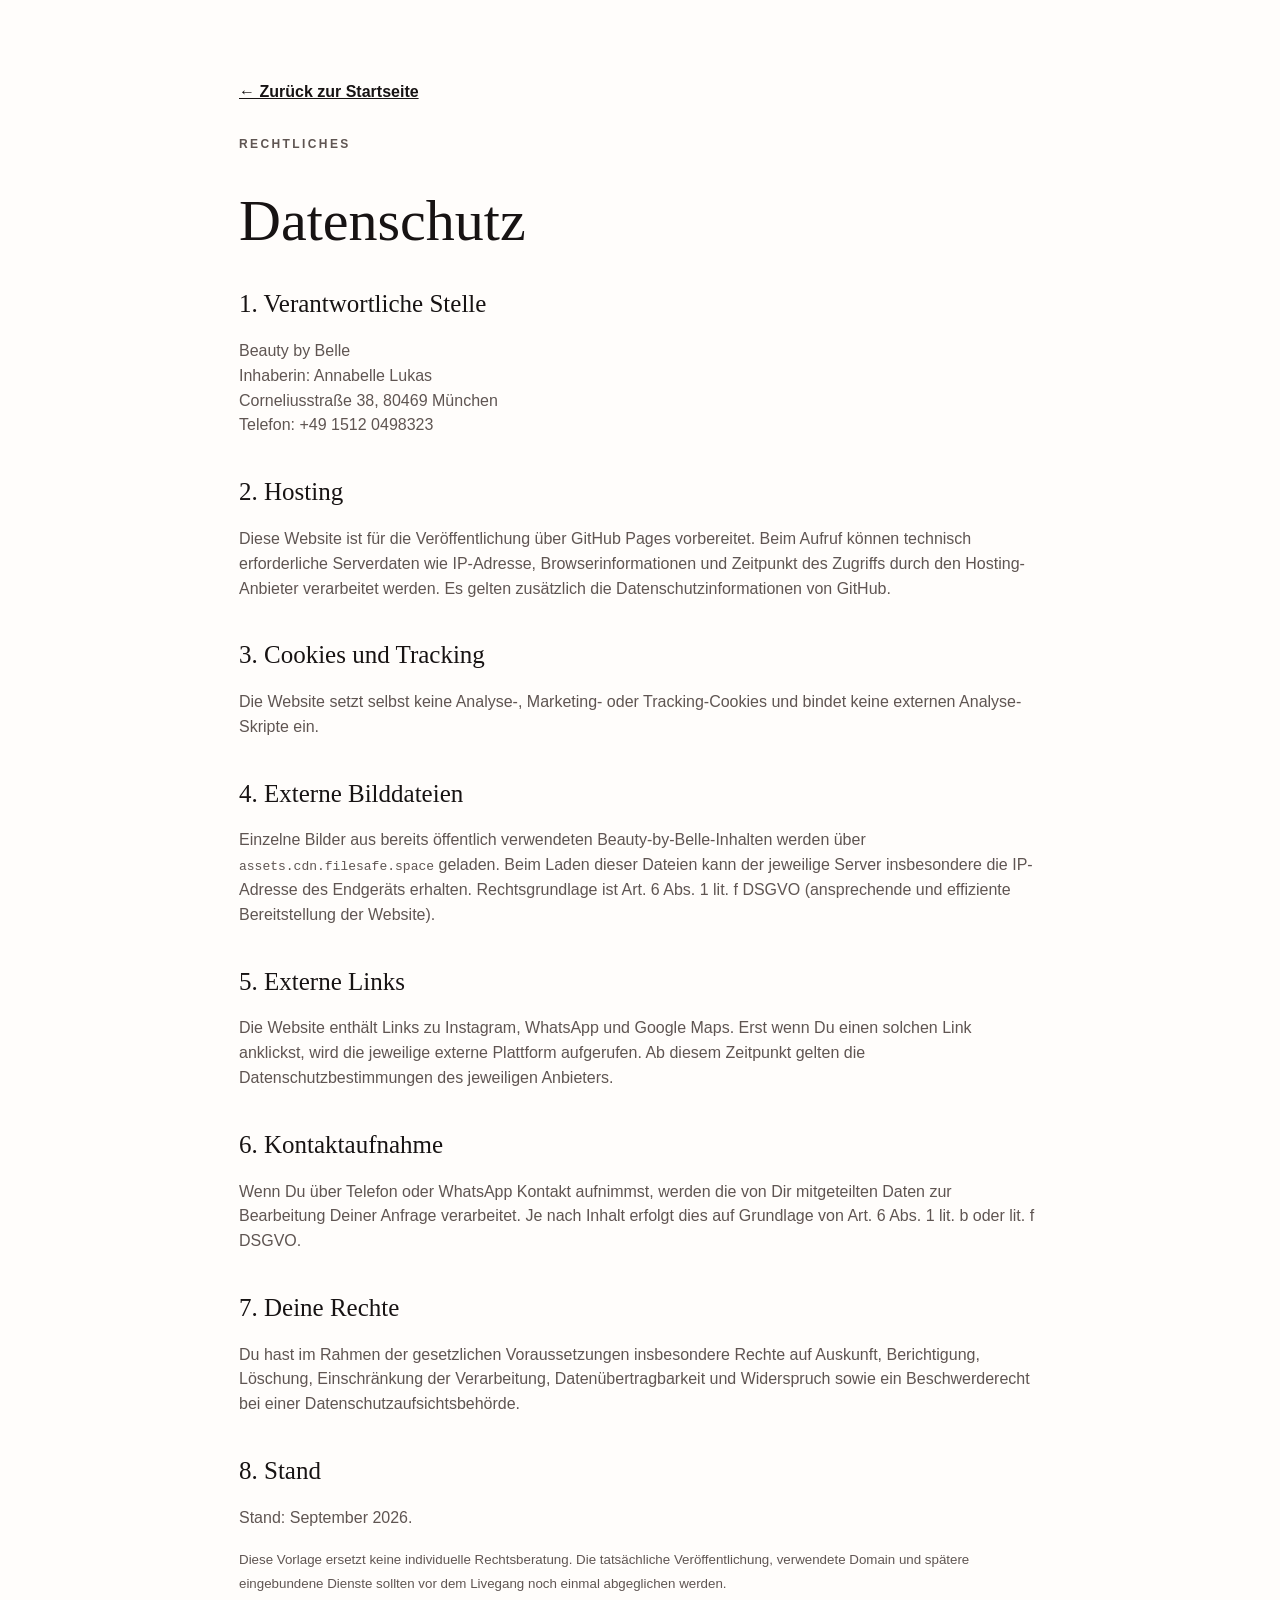
==== datenschutz.html @ 0210249b "Add files via upload" ====
<!doctype html><html lang="de"><head><meta charset="utf-8"><meta name="viewport" content="width=device-width,initial-scale=1"><title>Datenschutz | Beauty by Belle</title><link rel="icon" href="assets/logo-mark.svg"><link rel="stylesheet" href="styles.css"><style>.legal{max-width:850px;margin:auto;padding:80px 24px 120px}.legal h1{font:400 58px/1 Georgia,serif}.legal h2{font:500 25px Georgia,serif;margin-top:40px}.legal p,.legal li{color:#5f5552}.back{display:inline-block;margin-bottom:30px;font-weight:700}.legal a{text-decoration:underline}</style></head><body><div class="legal"><a class="back" href="index.html">← Zurück zur Startseite</a><p class="eyebrow">Rechtliches</p><h1>Datenschutz</h1><h2>1. Verantwortliche Stelle</h2><p>Beauty by Belle<br>Inhaberin: Annabelle Lukas<br>Corneliusstraße 38, 80469 München<br>Telefon: +49 1512 0498323</p><h2>2. Hosting</h2><p>Diese Website ist für die Veröffentlichung über GitHub Pages vorbereitet. Beim Aufruf können technisch erforderliche Serverdaten wie IP-Adresse, Browserinformationen und Zeitpunkt des Zugriffs durch den Hosting-Anbieter verarbeitet werden. Es gelten zusätzlich die Datenschutzinformationen von GitHub.</p><h2>3. Cookies und Tracking</h2><p>Die Website setzt selbst keine Analyse-, Marketing- oder Tracking-Cookies und bindet keine externen Analyse-Skripte ein.</p><h2>4. Externe Bilddateien</h2><p>Einzelne Bilder aus bereits öffentlich verwendeten Beauty-by-Belle-Inhalten werden über <code>assets.cdn.filesafe.space</code> geladen. Beim Laden dieser Dateien kann der jeweilige Server insbesondere die IP-Adresse des Endgeräts erhalten. Rechtsgrundlage ist Art. 6 Abs. 1 lit. f DSGVO (ansprechende und effiziente Bereitstellung der Website).</p><h2>5. Externe Links</h2><p>Die Website enthält Links zu Instagram, WhatsApp und Google Maps. Erst wenn Du einen solchen Link anklickst, wird die jeweilige externe Plattform aufgerufen. Ab diesem Zeitpunkt gelten die Datenschutzbestimmungen des jeweiligen Anbieters.</p><h2>6. Kontaktaufnahme</h2><p>Wenn Du über Telefon oder WhatsApp Kontakt aufnimmst, werden die von Dir mitgeteilten Daten zur Bearbeitung Deiner Anfrage verarbeitet. Je nach Inhalt erfolgt dies auf Grundlage von Art. 6 Abs. 1 lit. b oder lit. f DSGVO.</p><h2>7. Deine Rechte</h2><p>Du hast im Rahmen der gesetzlichen Voraussetzungen insbesondere Rechte auf Auskunft, Berichtigung, Löschung, Einschränkung der Verarbeitung, Datenübertragbarkeit und Widerspruch sowie ein Beschwerderecht bei einer Datenschutzaufsichtsbehörde.</p><h2>8. Stand</h2><p>Stand: September 2026.</p><p><small>Diese Vorlage ersetzt keine individuelle Rechtsberatung. Die tatsächliche Veröffentlichung, verwendete Domain und spätere eingebundene Dienste sollten vor dem Livegang noch einmal abgeglichen werden.</small></p></div></body></html>
---- styles.css ----
:root{--ink:#171313;--ink2:#2c2523;--cream:#f8f3ef;--paper:#fffdfb;--rose:#caa195;--rose2:#e9c7bd;--line:#e7dcd6;--muted:#716663;--max:1180px;--shadow:0 26px 70px rgba(40,25,20,.13)}
*{box-sizing:border-box}html{scroll-behavior:smooth}body{margin:0;background:var(--paper);color:var(--ink);font-family:"Avenir Next",Avenir,"Helvetica Neue",Arial,sans-serif;line-height:1.55;-webkit-font-smoothing:antialiased}img{display:block;max-width:100%}a{color:inherit;text-decoration:none}button{font:inherit}.site-header{position:sticky;top:0;z-index:30;height:84px;padding:0 max(24px,calc((100vw - var(--max))/2));display:flex;align-items:center;justify-content:space-between;background:rgba(255,253,251,.88);backdrop-filter:blur(18px);border-bottom:1px solid rgba(202,161,149,.18)}.brand{display:flex;gap:11px;align-items:center}.brand img{border-radius:50%}.brand span,.footer-brand div{display:grid;line-height:1.15}.brand strong,.footer-brand strong{font-family:Didot,"Bodoni 72",Georgia,serif;font-size:20px;font-weight:600;letter-spacing:.2px}.brand small,.footer-brand small{margin-top:5px;color:var(--muted);font-size:10px;letter-spacing:1.8px;text-transform:uppercase}.main-nav{display:flex;align-items:center;gap:28px;font-size:14px}.main-nav>a:not(.nav-cta){color:#4c4340}.nav-cta,.btn{display:inline-flex;align-items:center;justify-content:center;border-radius:999px;transition:.25s ease}.nav-cta{padding:12px 18px;background:var(--ink);color:white}.menu-toggle{display:none;background:none;border:0;width:42px;height:42px;padding:8px}.menu-toggle span{display:block;width:24px;height:1.5px;background:var(--ink);margin:7px auto;transition:.2s}.hero{max-width:var(--max);min-height:690px;margin:auto;padding:88px 24px 72px;display:grid;grid-template-columns:1.02fr .98fr;gap:74px;align-items:center}.eyebrow{margin:0 0 16px;color:#9b6f63;font-size:12px;font-weight:700;letter-spacing:2.4px;text-transform:uppercase}.hero h1,.section h2,.contact-card h2{font-family:Didot,"Bodoni 72",Georgia,serif;font-weight:400;line-height:.98;letter-spacing:-1.5px}.hero h1{font-size:clamp(52px,6vw,82px);margin:0 0 26px}.hero h1 em{color:#b07a6e;font-weight:400}.lead{font-size:18px;color:#5f5552;max-width:620px}.hero-actions,.contact-actions{display:flex;gap:12px;flex-wrap:wrap;margin-top:31px}.btn{min-height:52px;padding:0 23px;font-size:14px;font-weight:700;border:1px solid var(--ink)}.btn-primary{background:var(--ink);color:white;box-shadow:0 12px 28px rgba(25,18,16,.15)}.btn-primary:hover{transform:translateY(-2px);background:#2b2321}.btn-ghost{background:transparent}.btn-light{background:#fff;color:var(--ink);border-color:#fff}.rating-pill{display:inline-flex;align-items:center;gap:8px;margin-top:28px;padding:10px 15px;border:1px solid var(--line);border-radius:999px;color:#5a4f4c;font-size:13px}.stars{color:#c39362;letter-spacing:1px}.hero-visual{position:relative;height:548px}.hero-card{position:absolute;overflow:hidden;border-radius:30px;box-shadow:var(--shadow);background:#eadbd6}.hero-card img{width:100%;height:100%;object-fit:cover}.hero-card-main{right:0;top:0;width:72%;height:88%}.hero-card-side{left:0;bottom:0;width:46%;height:54%;border:9px solid var(--paper)}.hero-card-side img{object-position:50% 48%}.floating-note{position:absolute;right:3%;bottom:2%;padding:14px 18px;background:rgba(255,253,251,.94);box-shadow:0 13px 35px rgba(40,25,20,.12);border-radius:18px;font-family:Georgia,serif}.floating-note span{color:#b77d71}.floating-note small{font-family:"Avenir Next",sans-serif;color:var(--muted)}.trust-strip{max-width:var(--max);margin:0 auto 32px;padding:28px 24px;border-top:1px solid var(--line);border-bottom:1px solid var(--line);display:grid;grid-template-columns:repeat(3,1fr);gap:30px}.trust-strip>div{display:grid;grid-template-columns:35px 1fr;column-gap:13px}.trust-strip span{grid-row:1/3;color:#b8897d;font-family:Georgia,serif;font-size:26px}.trust-strip b{font-family:Georgia,serif;font-size:18px;font-weight:500}.trust-strip small{color:var(--muted)}.section{max-width:var(--max);margin:auto;padding:112px 24px}.section-heading{max-width:720px;margin-bottom:48px}.section-heading h2,.about h2{font-size:clamp(42px,5vw,64px);margin:0 0 18px}.section-heading>p:last-child{color:var(--muted);font-size:17px}.services-grid{display:grid;grid-template-columns:1.2fr 1fr 1fr;gap:18px}.service-card{border:1px solid var(--line);border-radius:27px;overflow:hidden;background:#fff;display:flex;flex-direction:column;min-height:460px}.service-card.featured{background:#f8f1ed}.service-media{height:245px;background-size:cover;background-position:center}.powder-media{background-image:linear-gradient(180deg,transparent,rgba(0,0,0,.04)),url('https://assets.cdn.filesafe.space/NVDFFTC6fVsSXmXViblL/media/69af7fde13dc9c366c51bbc0.jpg');background-position:center 48%}.service-icon{height:165px;margin:20px 20px 0;display:grid;place-items:center;border-radius:20px;background:linear-gradient(145deg,#f6ece8,#ead9d3);font-family:Georgia,serif;font-size:52px;color:#a26f64}.service-body{padding:24px;display:flex;flex:1;flex-direction:column}.service-title{display:flex;align-items:center;justify-content:space-between;gap:12px}.service-body h3{font-family:Georgia,serif;font-weight:500;font-size:27px;margin:0 0 12px}.service-body p{color:var(--muted);margin:0 0 20px}.badge{font-size:11px;font-weight:800;letter-spacing:1px;text-transform:uppercase;padding:7px 9px;border-radius:99px;background:var(--ink);color:#fff}.price{display:flex;align-items:baseline;gap:10px;flex-wrap:wrap;margin-top:auto}.price strong{font:500 32px Georgia,serif}.price s{color:#a59a96}.price span{font-size:11px;text-transform:uppercase;letter-spacing:1px;color:#9a6a60}.price.small strong{font-size:20px}.service-body>a{display:flex;justify-content:space-between;padding-top:20px;margin-top:20px;border-top:1px solid var(--line);font-weight:700;font-size:14px}.results{max-width:none;background:var(--ink);color:#fff;padding-left:max(24px,calc((100vw - var(--max))/2 + 24px));padding-right:max(24px,calc((100vw - var(--max))/2 + 24px))}.results .section-heading{max-width:var(--max)}.section-heading.light>p:last-child{color:#c8bbb6}.results-grid{display:grid;grid-template-columns:1.35fr .8fr .8fr;gap:18px;max-width:var(--max);margin:auto}.results-grid figure{margin:0;overflow:hidden;border-radius:24px;background:#302725;min-height:390px}.results-grid img{width:100%;height:100%;object-fit:cover}.result-big img{object-fit:contain;background:#0c0a0a}.instagram-row{max-width:var(--max);margin:34px auto 0;padding-top:28px;border-top:1px solid rgba(255,255,255,.15);display:flex;justify-content:space-between;align-items:center;gap:20px}.instagram-row>div{display:flex;align-items:center;gap:14px}.instagram-row p{margin:0}.instagram-row small{color:#b9adaa}.ig-dot{width:46px;height:46px;display:grid;place-items:center;border:1px solid rgba(255,255,255,.3);border-radius:50%;font-size:22px}.process-grid{display:grid;grid-template-columns:repeat(4,1fr);gap:14px}.process-grid article{padding:28px;border-radius:23px;background:var(--cream);min-height:240px}.process-grid span{font-family:Georgia,serif;color:#b88478;font-size:26px}.process-grid h3{font-family:Georgia,serif;font-size:22px;font-weight:500;margin:42px 0 10px}.process-grid p{margin:0;color:var(--muted)}.about{display:grid;grid-template-columns:.9fr 1.1fr;gap:72px;align-items:center}.about-image{height:600px;overflow:hidden;border-radius:34px;background:var(--cream)}.about-image img{width:100%;height:100%;object-fit:cover}.about-copy{max-width:600px}.about-lead{font-size:20px;color:#3c3331}.about-copy>p:not(.eyebrow):not(.about-lead){color:var(--muted)}.signature{margin-top:28px;font-family:"Snell Roundhand","Segoe Script",cursive;font-size:38px;color:#99685e}.faq-section{padding-top:40px}.faq-list{border-top:1px solid var(--line)}.faq-list details{border-bottom:1px solid var(--line);padding:0 4px}.faq-list summary{list-style:none;cursor:pointer;padding:24px 0;font-family:Georgia,serif;font-size:21px;display:flex;justify-content:space-between;align-items:center}.faq-list summary::-webkit-details-marker{display:none}.faq-list summary:after{content:'+';font-family:Arial;font-size:24px;font-weight:300}.faq-list details[open] summary:after{content:'−'}.faq-list p{max-width:760px;color:var(--muted);padding:0 0 24px;margin:0}.contact-section{max-width:var(--max);padding:28px 24px 112px;margin:auto;display:grid;grid-template-columns:1.2fr .8fr;gap:18px}.contact-card,.location-card{border-radius:30px;padding:46px}.contact-card{background:linear-gradient(145deg,#eedbd5,#f7eeea)}.contact-card h2{font-size:clamp(42px,5vw,60px);margin:0 0 18px}.contact-card>p:not(.eyebrow){max-width:650px;color:#5f514e}.location-card{background:var(--ink);color:#fff;display:flex;align-items:center;gap:22px;min-height:330px}.location-card .pin{width:64px;height:64px;flex:0 0 64px;border-radius:50%;display:grid;place-items:center;background:#2c2422;color:#e5bbb0;font-size:30px}.location-card div:last-child{display:grid}.location-card small{color:#b7aaa5;text-transform:uppercase;letter-spacing:1.4px}.location-card strong{font:500 28px Georgia,serif;margin-top:10px}.location-card span{color:#d6cac6}.location-card em{margin-top:28px;font-style:normal;color:#e4bbb0;font-weight:700;font-size:14px}footer{max-width:var(--max);margin:auto;padding:34px 24px 100px;border-top:1px solid var(--line);display:grid;grid-template-columns:1fr auto;gap:24px;align-items:center}.footer-brand{display:flex;align-items:center;gap:10px}.footer-links{display:flex;gap:22px;font-size:13px}.footer-links a:hover{text-decoration:underline}footer>p{grid-column:1/-1;margin:0;color:#988b87;font-size:12px}.mobile-booking{display:none}.reveal{opacity:0;transform:translateY(22px);transition:opacity .7s ease,transform .7s ease}.reveal.visible{opacity:1;transform:none}
@media(max-width:900px){.site-header{height:72px;padding-inline:18px}.main-nav{display:none;position:absolute;left:12px;right:12px;top:76px;padding:18px;background:rgba(255,253,251,.98);border:1px solid var(--line);border-radius:20px;box-shadow:var(--shadow);flex-direction:column;align-items:stretch;gap:4px}.main-nav.open{display:flex}.main-nav a{padding:13px 12px}.menu-toggle{display:block}.hero{min-height:auto;padding:54px 20px 70px;grid-template-columns:1fr;gap:48px}.hero h1{font-size:58px}.hero-visual{height:500px;max-width:600px;width:100%;margin:auto}.trust-strip{grid-template-columns:1fr;padding:24px 20px}.section{padding:80px 20px}.services-grid{grid-template-columns:1fr 1fr}.service-card.featured{grid-column:1/-1}.results{padding-left:20px;padding-right:20px}.results-grid{grid-template-columns:1fr 1fr}.result-big{grid-column:1/-1;max-height:620px}.process-grid{grid-template-columns:1fr 1fr}.about{grid-template-columns:1fr;gap:40px}.about-image{height:580px}.contact-section{padding:20px 20px 100px;grid-template-columns:1fr}.location-card{min-height:240px}footer{padding-inline:20px}.mobile-booking{display:block;position:fixed;z-index:25;left:12px;right:12px;bottom:max(12px,env(safe-area-inset-bottom));box-shadow:0 12px 35px rgba(26,18,16,.24);border-radius:18px;overflow:hidden}.mobile-booking a{display:block;background:var(--ink);color:#fff;text-align:center;padding:15px;font-weight:800;font-size:14px}}
@media(max-width:620px){.brand strong{font-size:18px}.brand small{display:none}.hero{padding-top:38px}.hero h1{font-size:48px;letter-spacing:-1px}.lead{font-size:16px}.hero-actions .btn{width:100%}.rating-pill{font-size:11px;gap:5px;flex-wrap:wrap}.hero-visual{height:420px}.hero-card-main{width:78%;height:84%;border-radius:24px}.hero-card-side{width:49%;height:51%;border-width:6px;border-radius:22px}.floating-note{right:0;bottom:0;font-size:13px}.services-grid{grid-template-columns:1fr}.service-card.featured{grid-column:auto}.results-grid{grid-template-columns:1fr}.result-big{grid-column:auto}.results-grid figure{min-height:330px}.instagram-row{align-items:stretch;flex-direction:column}.instagram-row .btn{width:100%}.process-grid{grid-template-columns:1fr}.process-grid article{min-height:200px}.process-grid h3{margin-top:28px}.about-image{height:490px}.contact-card,.location-card{padding:30px}.location-card{align-items:flex-start}footer{grid-template-columns:1fr}.footer-links{flex-wrap:wrap;gap:16px}footer>p{grid-column:auto}.section-heading h2,.about h2,.contact-card h2{font-size:42px}}
@media(prefers-reduced-motion:reduce){html{scroll-behavior:auto}.reveal{opacity:1;transform:none;transition:none}}
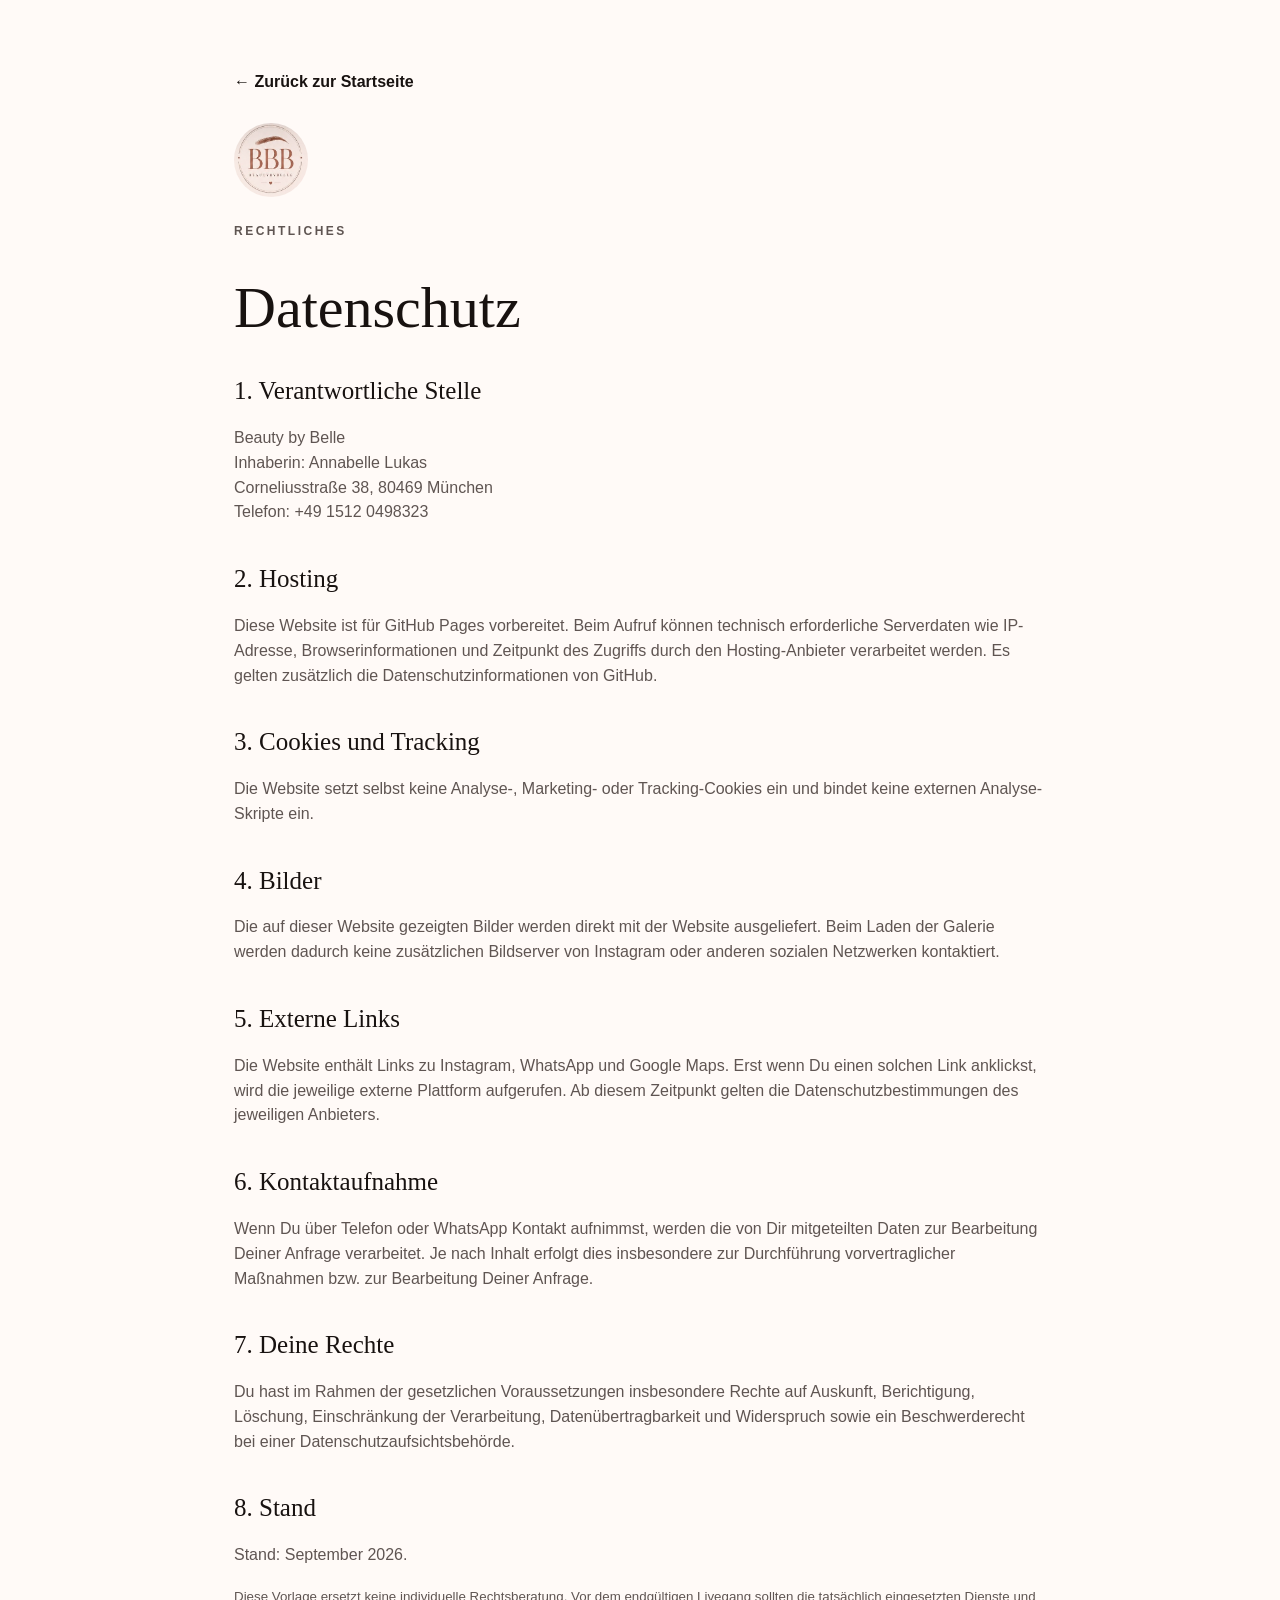
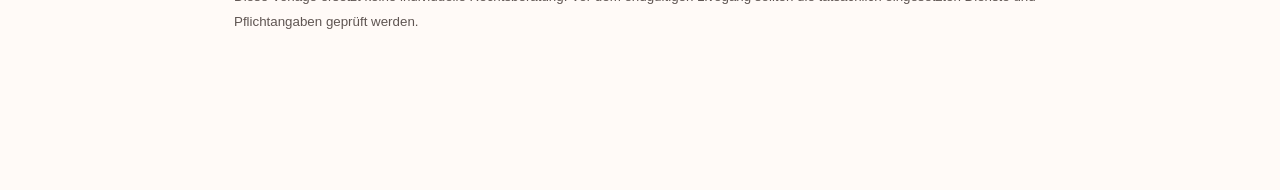
==== commit bb405702: "Add files via upload" ====
--- a/datenschutz.html
+++ b/datenschutz.html
@@ -1 +1 @@
-<!doctype html><html lang="de"><head><meta charset="utf-8"><meta name="viewport" content="width=device-width,initial-scale=1"><title>Datenschutz | Beauty by Belle</title><link rel="icon" href="assets/logo-mark.svg"><link rel="stylesheet" href="styles.css"><style>.legal{max-width:850px;margin:auto;padding:80px 24px 120px}.legal h1{font:400 58px/1 Georgia,serif}.legal h2{font:500 25px Georgia,serif;margin-top:40px}.legal p,.legal li{color:#5f5552}.back{display:inline-block;margin-bottom:30px;font-weight:700}.legal a{text-decoration:underline}</style></head><body><div class="legal"><a class="back" href="index.html">← Zurück zur Startseite</a><p class="eyebrow">Rechtliches</p><h1>Datenschutz</h1><h2>1. Verantwortliche Stelle</h2><p>Beauty by Belle<br>Inhaberin: Annabelle Lukas<br>Corneliusstraße 38, 80469 München<br>Telefon: +49 1512 0498323</p><h2>2. Hosting</h2><p>Diese Website ist für die Veröffentlichung über GitHub Pages vorbereitet. Beim Aufruf können technisch erforderliche Serverdaten wie IP-Adresse, Browserinformationen und Zeitpunkt des Zugriffs durch den Hosting-Anbieter verarbeitet werden. Es gelten zusätzlich die Datenschutzinformationen von GitHub.</p><h2>3. Cookies und Tracking</h2><p>Die Website setzt selbst keine Analyse-, Marketing- oder Tracking-Cookies und bindet keine externen Analyse-Skripte ein.</p><h2>4. Externe Bilddateien</h2><p>Einzelne Bilder aus bereits öffentlich verwendeten Beauty-by-Belle-Inhalten werden über <code>assets.cdn.filesafe.space</code> geladen. Beim Laden dieser Dateien kann der jeweilige Server insbesondere die IP-Adresse des Endgeräts erhalten. Rechtsgrundlage ist Art. 6 Abs. 1 lit. f DSGVO (ansprechende und effiziente Bereitstellung der Website).</p><h2>5. Externe Links</h2><p>Die Website enthält Links zu Instagram, WhatsApp und Google Maps. Erst wenn Du einen solchen Link anklickst, wird die jeweilige externe Plattform aufgerufen. Ab diesem Zeitpunkt gelten die Datenschutzbestimmungen des jeweiligen Anbieters.</p><h2>6. Kontaktaufnahme</h2><p>Wenn Du über Telefon oder WhatsApp Kontakt aufnimmst, werden die von Dir mitgeteilten Daten zur Bearbeitung Deiner Anfrage verarbeitet. Je nach Inhalt erfolgt dies auf Grundlage von Art. 6 Abs. 1 lit. b oder lit. f DSGVO.</p><h2>7. Deine Rechte</h2><p>Du hast im Rahmen der gesetzlichen Voraussetzungen insbesondere Rechte auf Auskunft, Berichtigung, Löschung, Einschränkung der Verarbeitung, Datenübertragbarkeit und Widerspruch sowie ein Beschwerderecht bei einer Datenschutzaufsichtsbehörde.</p><h2>8. Stand</h2><p>Stand: September 2026.</p><p><small>Diese Vorlage ersetzt keine individuelle Rechtsberatung. Die tatsächliche Veröffentlichung, verwendete Domain und spätere eingebundene Dienste sollten vor dem Livegang noch einmal abgeglichen werden.</small></p></div></body></html>
+<!doctype html><html lang="de"><head><meta charset="utf-8"><meta name="viewport" content="width=device-width,initial-scale=1"><meta name="theme-color" content="#fffaf7"><title>Datenschutz | Beauty by Belle</title><link rel="icon" href="logo-bbb.jpg" type="image/jpeg"><link rel="stylesheet" href="styles.css?v=2.0.0"><style>.legal{max-width:860px;margin:auto;padding:70px 24px 140px}.legal-logo{width:74px;height:74px;object-fit:cover;border-radius:50%;margin-bottom:25px}.legal h1{font:400 58px/1 Georgia,serif}.legal h2{font:500 25px Georgia,serif;margin-top:40px}.legal p,.legal li{color:#5f5552}.legal a{text-decoration:underline}.back{display:inline-block;margin-bottom:28px;font-weight:800;text-decoration:none!important}</style></head><body><div class="legal"><a class="back" href="index.html">← Zurück zur Startseite</a><img class="legal-logo" src="logo-bbb.jpg" alt="Beauty by Belle Logo"><p class="eyebrow">Rechtliches</p><h1>Datenschutz</h1><h2>1. Verantwortliche Stelle</h2><p>Beauty by Belle<br>Inhaberin: Annabelle Lukas<br>Corneliusstraße 38, 80469 München<br>Telefon: +49 1512 0498323</p><h2>2. Hosting</h2><p>Diese Website ist für GitHub Pages vorbereitet. Beim Aufruf können technisch erforderliche Serverdaten wie IP-Adresse, Browserinformationen und Zeitpunkt des Zugriffs durch den Hosting-Anbieter verarbeitet werden. Es gelten zusätzlich die Datenschutzinformationen von GitHub.</p><h2>3. Cookies und Tracking</h2><p>Die Website setzt selbst keine Analyse-, Marketing- oder Tracking-Cookies ein und bindet keine externen Analyse-Skripte ein.</p><h2>4. Bilder</h2><p>Die auf dieser Website gezeigten Bilder werden direkt mit der Website ausgeliefert. Beim Laden der Galerie werden dadurch keine zusätzlichen Bildserver von Instagram oder anderen sozialen Netzwerken kontaktiert.</p><h2>5. Externe Links</h2><p>Die Website enthält Links zu Instagram, WhatsApp und Google Maps. Erst wenn Du einen solchen Link anklickst, wird die jeweilige externe Plattform aufgerufen. Ab diesem Zeitpunkt gelten die Datenschutzbestimmungen des jeweiligen Anbieters.</p><h2>6. Kontaktaufnahme</h2><p>Wenn Du über Telefon oder WhatsApp Kontakt aufnimmst, werden die von Dir mitgeteilten Daten zur Bearbeitung Deiner Anfrage verarbeitet. Je nach Inhalt erfolgt dies insbesondere zur Durchführung vorvertraglicher Maßnahmen bzw. zur Bearbeitung Deiner Anfrage.</p><h2>7. Deine Rechte</h2><p>Du hast im Rahmen der gesetzlichen Voraussetzungen insbesondere Rechte auf Auskunft, Berichtigung, Löschung, Einschränkung der Verarbeitung, Datenübertragbarkeit und Widerspruch sowie ein Beschwerderecht bei einer Datenschutzaufsichtsbehörde.</p><h2>8. Stand</h2><p>Stand: September 2026.</p><p><small>Diese Vorlage ersetzt keine individuelle Rechtsberatung. Vor dem endgültigen Livegang sollten die tatsächlich eingesetzten Dienste und Pflichtangaben geprüft werden.</small></p></div></body></html>
--- a/styles.css
+++ b/styles.css
@@ -1,5 +1,33 @@
-:root{--ink:#171313;--ink2:#2c2523;--cream:#f8f3ef;--paper:#fffdfb;--rose:#caa195;--rose2:#e9c7bd;--line:#e7dcd6;--muted:#716663;--max:1180px;--shadow:0 26px 70px rgba(40,25,20,.13)}
-*{box-sizing:border-box}html{scroll-behavior:smooth}body{margin:0;background:var(--paper);color:var(--ink);font-family:"Avenir Next",Avenir,"Helvetica Neue",Arial,sans-serif;line-height:1.55;-webkit-font-smoothing:antialiased}img{display:block;max-width:100%}a{color:inherit;text-decoration:none}button{font:inherit}.site-header{position:sticky;top:0;z-index:30;height:84px;padding:0 max(24px,calc((100vw - var(--max))/2));display:flex;align-items:center;justify-content:space-between;background:rgba(255,253,251,.88);backdrop-filter:blur(18px);border-bottom:1px solid rgba(202,161,149,.18)}.brand{display:flex;gap:11px;align-items:center}.brand img{border-radius:50%}.brand span,.footer-brand div{display:grid;line-height:1.15}.brand strong,.footer-brand strong{font-family:Didot,"Bodoni 72",Georgia,serif;font-size:20px;font-weight:600;letter-spacing:.2px}.brand small,.footer-brand small{margin-top:5px;color:var(--muted);font-size:10px;letter-spacing:1.8px;text-transform:uppercase}.main-nav{display:flex;align-items:center;gap:28px;font-size:14px}.main-nav>a:not(.nav-cta){color:#4c4340}.nav-cta,.btn{display:inline-flex;align-items:center;justify-content:center;border-radius:999px;transition:.25s ease}.nav-cta{padding:12px 18px;background:var(--ink);color:white}.menu-toggle{display:none;background:none;border:0;width:42px;height:42px;padding:8px}.menu-toggle span{display:block;width:24px;height:1.5px;background:var(--ink);margin:7px auto;transition:.2s}.hero{max-width:var(--max);min-height:690px;margin:auto;padding:88px 24px 72px;display:grid;grid-template-columns:1.02fr .98fr;gap:74px;align-items:center}.eyebrow{margin:0 0 16px;color:#9b6f63;font-size:12px;font-weight:700;letter-spacing:2.4px;text-transform:uppercase}.hero h1,.section h2,.contact-card h2{font-family:Didot,"Bodoni 72",Georgia,serif;font-weight:400;line-height:.98;letter-spacing:-1.5px}.hero h1{font-size:clamp(52px,6vw,82px);margin:0 0 26px}.hero h1 em{color:#b07a6e;font-weight:400}.lead{font-size:18px;color:#5f5552;max-width:620px}.hero-actions,.contact-actions{display:flex;gap:12px;flex-wrap:wrap;margin-top:31px}.btn{min-height:52px;padding:0 23px;font-size:14px;font-weight:700;border:1px solid var(--ink)}.btn-primary{background:var(--ink);color:white;box-shadow:0 12px 28px rgba(25,18,16,.15)}.btn-primary:hover{transform:translateY(-2px);background:#2b2321}.btn-ghost{background:transparent}.btn-light{background:#fff;color:var(--ink);border-color:#fff}.rating-pill{display:inline-flex;align-items:center;gap:8px;margin-top:28px;padding:10px 15px;border:1px solid var(--line);border-radius:999px;color:#5a4f4c;font-size:13px}.stars{color:#c39362;letter-spacing:1px}.hero-visual{position:relative;height:548px}.hero-card{position:absolute;overflow:hidden;border-radius:30px;box-shadow:var(--shadow);background:#eadbd6}.hero-card img{width:100%;height:100%;object-fit:cover}.hero-card-main{right:0;top:0;width:72%;height:88%}.hero-card-side{left:0;bottom:0;width:46%;height:54%;border:9px solid var(--paper)}.hero-card-side img{object-position:50% 48%}.floating-note{position:absolute;right:3%;bottom:2%;padding:14px 18px;background:rgba(255,253,251,.94);box-shadow:0 13px 35px rgba(40,25,20,.12);border-radius:18px;font-family:Georgia,serif}.floating-note span{color:#b77d71}.floating-note small{font-family:"Avenir Next",sans-serif;color:var(--muted)}.trust-strip{max-width:var(--max);margin:0 auto 32px;padding:28px 24px;border-top:1px solid var(--line);border-bottom:1px solid var(--line);display:grid;grid-template-columns:repeat(3,1fr);gap:30px}.trust-strip>div{display:grid;grid-template-columns:35px 1fr;column-gap:13px}.trust-strip span{grid-row:1/3;color:#b8897d;font-family:Georgia,serif;font-size:26px}.trust-strip b{font-family:Georgia,serif;font-size:18px;font-weight:500}.trust-strip small{color:var(--muted)}.section{max-width:var(--max);margin:auto;padding:112px 24px}.section-heading{max-width:720px;margin-bottom:48px}.section-heading h2,.about h2{font-size:clamp(42px,5vw,64px);margin:0 0 18px}.section-heading>p:last-child{color:var(--muted);font-size:17px}.services-grid{display:grid;grid-template-columns:1.2fr 1fr 1fr;gap:18px}.service-card{border:1px solid var(--line);border-radius:27px;overflow:hidden;background:#fff;display:flex;flex-direction:column;min-height:460px}.service-card.featured{background:#f8f1ed}.service-media{height:245px;background-size:cover;background-position:center}.powder-media{background-image:linear-gradient(180deg,transparent,rgba(0,0,0,.04)),url('https://assets.cdn.filesafe.space/NVDFFTC6fVsSXmXViblL/media/69af7fde13dc9c366c51bbc0.jpg');background-position:center 48%}.service-icon{height:165px;margin:20px 20px 0;display:grid;place-items:center;border-radius:20px;background:linear-gradient(145deg,#f6ece8,#ead9d3);font-family:Georgia,serif;font-size:52px;color:#a26f64}.service-body{padding:24px;display:flex;flex:1;flex-direction:column}.service-title{display:flex;align-items:center;justify-content:space-between;gap:12px}.service-body h3{font-family:Georgia,serif;font-weight:500;font-size:27px;margin:0 0 12px}.service-body p{color:var(--muted);margin:0 0 20px}.badge{font-size:11px;font-weight:800;letter-spacing:1px;text-transform:uppercase;padding:7px 9px;border-radius:99px;background:var(--ink);color:#fff}.price{display:flex;align-items:baseline;gap:10px;flex-wrap:wrap;margin-top:auto}.price strong{font:500 32px Georgia,serif}.price s{color:#a59a96}.price span{font-size:11px;text-transform:uppercase;letter-spacing:1px;color:#9a6a60}.price.small strong{font-size:20px}.service-body>a{display:flex;justify-content:space-between;padding-top:20px;margin-top:20px;border-top:1px solid var(--line);font-weight:700;font-size:14px}.results{max-width:none;background:var(--ink);color:#fff;padding-left:max(24px,calc((100vw - var(--max))/2 + 24px));padding-right:max(24px,calc((100vw - var(--max))/2 + 24px))}.results .section-heading{max-width:var(--max)}.section-heading.light>p:last-child{color:#c8bbb6}.results-grid{display:grid;grid-template-columns:1.35fr .8fr .8fr;gap:18px;max-width:var(--max);margin:auto}.results-grid figure{margin:0;overflow:hidden;border-radius:24px;background:#302725;min-height:390px}.results-grid img{width:100%;height:100%;object-fit:cover}.result-big img{object-fit:contain;background:#0c0a0a}.instagram-row{max-width:var(--max);margin:34px auto 0;padding-top:28px;border-top:1px solid rgba(255,255,255,.15);display:flex;justify-content:space-between;align-items:center;gap:20px}.instagram-row>div{display:flex;align-items:center;gap:14px}.instagram-row p{margin:0}.instagram-row small{color:#b9adaa}.ig-dot{width:46px;height:46px;display:grid;place-items:center;border:1px solid rgba(255,255,255,.3);border-radius:50%;font-size:22px}.process-grid{display:grid;grid-template-columns:repeat(4,1fr);gap:14px}.process-grid article{padding:28px;border-radius:23px;background:var(--cream);min-height:240px}.process-grid span{font-family:Georgia,serif;color:#b88478;font-size:26px}.process-grid h3{font-family:Georgia,serif;font-size:22px;font-weight:500;margin:42px 0 10px}.process-grid p{margin:0;color:var(--muted)}.about{display:grid;grid-template-columns:.9fr 1.1fr;gap:72px;align-items:center}.about-image{height:600px;overflow:hidden;border-radius:34px;background:var(--cream)}.about-image img{width:100%;height:100%;object-fit:cover}.about-copy{max-width:600px}.about-lead{font-size:20px;color:#3c3331}.about-copy>p:not(.eyebrow):not(.about-lead){color:var(--muted)}.signature{margin-top:28px;font-family:"Snell Roundhand","Segoe Script",cursive;font-size:38px;color:#99685e}.faq-section{padding-top:40px}.faq-list{border-top:1px solid var(--line)}.faq-list details{border-bottom:1px solid var(--line);padding:0 4px}.faq-list summary{list-style:none;cursor:pointer;padding:24px 0;font-family:Georgia,serif;font-size:21px;display:flex;justify-content:space-between;align-items:center}.faq-list summary::-webkit-details-marker{display:none}.faq-list summary:after{content:'+';font-family:Arial;font-size:24px;font-weight:300}.faq-list details[open] summary:after{content:'−'}.faq-list p{max-width:760px;color:var(--muted);padding:0 0 24px;margin:0}.contact-section{max-width:var(--max);padding:28px 24px 112px;margin:auto;display:grid;grid-template-columns:1.2fr .8fr;gap:18px}.contact-card,.location-card{border-radius:30px;padding:46px}.contact-card{background:linear-gradient(145deg,#eedbd5,#f7eeea)}.contact-card h2{font-size:clamp(42px,5vw,60px);margin:0 0 18px}.contact-card>p:not(.eyebrow){max-width:650px;color:#5f514e}.location-card{background:var(--ink);color:#fff;display:flex;align-items:center;gap:22px;min-height:330px}.location-card .pin{width:64px;height:64px;flex:0 0 64px;border-radius:50%;display:grid;place-items:center;background:#2c2422;color:#e5bbb0;font-size:30px}.location-card div:last-child{display:grid}.location-card small{color:#b7aaa5;text-transform:uppercase;letter-spacing:1.4px}.location-card strong{font:500 28px Georgia,serif;margin-top:10px}.location-card span{color:#d6cac6}.location-card em{margin-top:28px;font-style:normal;color:#e4bbb0;font-weight:700;font-size:14px}footer{max-width:var(--max);margin:auto;padding:34px 24px 100px;border-top:1px solid var(--line);display:grid;grid-template-columns:1fr auto;gap:24px;align-items:center}.footer-brand{display:flex;align-items:center;gap:10px}.footer-links{display:flex;gap:22px;font-size:13px}.footer-links a:hover{text-decoration:underline}footer>p{grid-column:1/-1;margin:0;color:#988b87;font-size:12px}.mobile-booking{display:none}.reveal{opacity:0;transform:translateY(22px);transition:opacity .7s ease,transform .7s ease}.reveal.visible{opacity:1;transform:none}
-@media(max-width:900px){.site-header{height:72px;padding-inline:18px}.main-nav{display:none;position:absolute;left:12px;right:12px;top:76px;padding:18px;background:rgba(255,253,251,.98);border:1px solid var(--line);border-radius:20px;box-shadow:var(--shadow);flex-direction:column;align-items:stretch;gap:4px}.main-nav.open{display:flex}.main-nav a{padding:13px 12px}.menu-toggle{display:block}.hero{min-height:auto;padding:54px 20px 70px;grid-template-columns:1fr;gap:48px}.hero h1{font-size:58px}.hero-visual{height:500px;max-width:600px;width:100%;margin:auto}.trust-strip{grid-template-columns:1fr;padding:24px 20px}.section{padding:80px 20px}.services-grid{grid-template-columns:1fr 1fr}.service-card.featured{grid-column:1/-1}.results{padding-left:20px;padding-right:20px}.results-grid{grid-template-columns:1fr 1fr}.result-big{grid-column:1/-1;max-height:620px}.process-grid{grid-template-columns:1fr 1fr}.about{grid-template-columns:1fr;gap:40px}.about-image{height:580px}.contact-section{padding:20px 20px 100px;grid-template-columns:1fr}.location-card{min-height:240px}footer{padding-inline:20px}.mobile-booking{display:block;position:fixed;z-index:25;left:12px;right:12px;bottom:max(12px,env(safe-area-inset-bottom));box-shadow:0 12px 35px rgba(26,18,16,.24);border-radius:18px;overflow:hidden}.mobile-booking a{display:block;background:var(--ink);color:#fff;text-align:center;padding:15px;font-weight:800;font-size:14px}}
-@media(max-width:620px){.brand strong{font-size:18px}.brand small{display:none}.hero{padding-top:38px}.hero h1{font-size:48px;letter-spacing:-1px}.lead{font-size:16px}.hero-actions .btn{width:100%}.rating-pill{font-size:11px;gap:5px;flex-wrap:wrap}.hero-visual{height:420px}.hero-card-main{width:78%;height:84%;border-radius:24px}.hero-card-side{width:49%;height:51%;border-width:6px;border-radius:22px}.floating-note{right:0;bottom:0;font-size:13px}.services-grid{grid-template-columns:1fr}.service-card.featured{grid-column:auto}.results-grid{grid-template-columns:1fr}.result-big{grid-column:auto}.results-grid figure{min-height:330px}.instagram-row{align-items:stretch;flex-direction:column}.instagram-row .btn{width:100%}.process-grid{grid-template-columns:1fr}.process-grid article{min-height:200px}.process-grid h3{margin-top:28px}.about-image{height:490px}.contact-card,.location-card{padding:30px}.location-card{align-items:flex-start}footer{grid-template-columns:1fr}.footer-links{flex-wrap:wrap;gap:16px}footer>p{grid-column:auto}.section-heading h2,.about h2,.contact-card h2{font-size:42px}}
-@media(prefers-reduced-motion:reduce){html{scroll-behavior:auto}.reveal{opacity:1;transform:none;transition:none}}
+:root{
+  --paper:#fffaf7;--paper-2:#fbf1ed;--cream:#f2e2dc;--rose:#b97e71;--rose-dark:#936056;
+  --ink:#181210;--muted:#6f625e;--line:#eadbd5;--white:#fff;--max:1180px;
+  --shadow:0 24px 70px rgba(74,42,32,.14)
+}
+*{box-sizing:border-box}html{scroll-behavior:smooth;background:var(--paper)}body{margin:0;background:var(--paper);color:var(--ink);font-family:"Avenir Next",Avenir,"Helvetica Neue",Arial,sans-serif;line-height:1.55;-webkit-font-smoothing:antialiased;overflow-x:hidden}body.lightbox-open{overflow:hidden}img{display:block;max-width:100%}a{color:inherit;text-decoration:none}button{font:inherit;color:inherit}.section-anchor{scroll-margin-top:92px}
+.site-header{position:sticky;top:0;z-index:50;height:86px;padding:0 max(24px,calc((100vw - var(--max))/2));display:flex;align-items:center;justify-content:space-between;background:rgba(255,250,247,.92);backdrop-filter:blur(18px);-webkit-backdrop-filter:blur(18px);border-bottom:1px solid rgba(185,126,113,.15)}
+.brand{display:flex;gap:12px;align-items:center;min-width:0}.brand img,.footer-brand img{width:50px;height:50px;object-fit:cover;border-radius:50%;border:1px solid rgba(147,96,86,.16);flex:0 0 auto}.brand span,.footer-brand div{display:grid;line-height:1.1}.brand strong,.footer-brand strong{font-family:Didot,"Bodoni 72",Georgia,serif;font-size:21px;font-weight:600;white-space:nowrap}.brand small,.footer-brand small{margin-top:5px;color:var(--muted);font-size:9px;letter-spacing:1.8px;text-transform:uppercase}.main-nav{display:flex;align-items:center;gap:24px;font-size:14px}.main-nav>a:not(.nav-cta){color:#4e4441}.nav-cta,.btn{display:inline-flex;align-items:center;justify-content:center;border-radius:999px;transition:.22s ease}.nav-cta{padding:12px 18px;background:var(--ink);color:#fff;font-weight:700}.menu-toggle{display:none;background:none;border:0;width:44px;height:44px;padding:7px;cursor:pointer}.menu-toggle span{display:block;width:26px;height:1.5px;background:var(--ink);margin:8px auto;transition:.2s}
+.hero{max-width:var(--max);min-height:700px;margin:auto;padding:86px 24px 74px;display:grid;grid-template-columns:1.05fr .95fr;gap:70px;align-items:center}.eyebrow{margin:0 0 16px;color:var(--rose-dark);font-size:12px;font-weight:800;letter-spacing:2.5px;text-transform:uppercase}.hero h1,.section h2,.price-section h2,.special-section h2,.contact-card h2{font-family:Didot,"Bodoni 72",Georgia,serif;font-weight:400;line-height:.98;letter-spacing:-1.4px}.hero h1{font-size:clamp(50px,6.2vw,82px);margin:0 0 28px}.hero h1 em{color:var(--rose);font-weight:400}.lead{font-size:18px;color:#655955;max-width:630px}.hero-actions,.contact-actions{display:flex;gap:12px;flex-wrap:wrap;margin-top:31px}.btn{min-height:52px;padding:0 23px;font-size:14px;font-weight:800;border:1px solid var(--ink);cursor:pointer}.btn-primary{background:var(--ink);color:#fff;box-shadow:0 14px 32px rgba(25,18,16,.12)}.btn-primary:hover,.nav-cta:hover{transform:translateY(-1px);background:#2a211e}.btn-ghost{background:transparent}.btn-light{background:#fff;color:var(--ink);border-color:#fff}.rating-pill{display:inline-flex;align-items:center;gap:8px;margin-top:28px;padding:10px 15px;border:1px solid var(--line);border-radius:999px;color:#5a4f4c;font-size:13px;background:rgba(255,255,255,.6)}.stars{color:#c39362;letter-spacing:1px}
+.hero-visual{position:relative;height:560px}.hero-card{position:absolute;margin:0;overflow:hidden;border-radius:32px;box-shadow:var(--shadow);background:var(--cream)}.hero-card img{width:100%;height:100%;object-fit:cover}.hero-card-main{right:0;top:0;width:72%;height:88%}.hero-card-main img{object-position:center 20%}.hero-card-side{left:0;bottom:0;width:47%;height:55%;border:9px solid var(--paper)}.hero-card-side img{object-position:50% 50%}.floating-note{position:absolute;right:3%;bottom:2%;padding:14px 18px;background:rgba(255,253,251,.96);box-shadow:0 13px 35px rgba(40,25,20,.12);border-radius:18px;font-family:Georgia,serif}.floating-note span{color:var(--rose)}.floating-note small{font-family:"Avenir Next",sans-serif;color:var(--muted)}
+.trust-strip{max-width:var(--max);margin:0 auto 32px;padding:28px 24px;border-top:1px solid var(--line);border-bottom:1px solid var(--line);display:grid;grid-template-columns:repeat(3,1fr);gap:30px}.trust-strip>div{display:grid;grid-template-columns:35px 1fr;column-gap:13px}.trust-strip span{grid-row:1/3;color:var(--rose);font-family:Georgia,serif;font-size:26px}.trust-strip b{font-family:Georgia,serif;font-size:18px;font-weight:500}.trust-strip small{color:var(--muted)}
+.section{max-width:var(--max);margin:auto;padding:112px 24px}.section-heading{max-width:760px;margin-bottom:48px}.section-heading h2,.about h2{font-size:clamp(42px,5vw,65px);margin:0 0 18px}.section-heading>p:last-child{color:var(--muted);font-size:17px}
+.services-grid{display:grid;grid-template-columns:repeat(2,1fr);gap:18px}.service-card{border:1px solid var(--line);border-radius:28px;overflow:hidden;background:#fff;display:grid;grid-template-columns:46% 54%;min-height:360px}.service-card.featured{background:#f8f1ed}.service-image{overflow:hidden;background:var(--cream);min-height:100%}.service-image img{width:100%;height:100%;object-fit:cover}.service-image-logo{display:grid;place-items:center;background:linear-gradient(145deg,#f8eeea,#edddd7)}.service-image-logo img{width:68%;height:auto;aspect-ratio:1/1;object-fit:cover;border-radius:50%;box-shadow:0 15px 35px rgba(98,55,45,.12)}.service-body{padding:28px;display:flex;flex-direction:column}.card-kicker{margin:0 0 8px;color:var(--rose-dark);text-transform:uppercase;letter-spacing:1.8px;font-size:10px;font-weight:800}.service-body h3,.price-group h3{font-family:Georgia,serif;font-weight:500;font-size:27px;line-height:1.1;margin:0 0 12px}.service-body>p:not(.card-kicker){color:var(--muted);margin:0 0 22px}.service-price{margin-top:auto;padding-top:18px;border-top:1px solid var(--line);font-size:15px;color:var(--muted)}.service-price strong{font:500 31px Georgia,serif;color:var(--ink)}
+.price-section{background:#f7ece7;padding:112px 24px}.price-wrap{max-width:var(--max);margin:auto}.price-layout{display:grid;grid-template-columns:1.15fr .85fr;gap:34px;align-items:start}.price-groups{display:grid;grid-template-columns:repeat(2,1fr);gap:12px}.price-group{padding:23px;border-radius:22px;background:rgba(255,255,255,.75);border:1px solid rgba(185,126,113,.18);display:grid;grid-template-columns:1fr auto;gap:8px 14px;min-height:150px}.price-group>strong{font:500 28px Georgia,serif;white-space:nowrap}.price-group p:last-child{grid-column:1/-1;margin:0;color:var(--muted);font-size:13px}.price-group.refill,.price-group.facial{grid-column:span 1}.price-poster{position:sticky;top:112px}.price-poster img{width:100%;border-radius:28px;box-shadow:var(--shadow);border:1px solid rgba(147,96,86,.12)}.text-button{width:100%;margin-top:13px;border:0;background:none;font-weight:800;text-align:right;cursor:pointer;color:var(--rose-dark)}
+.special-section{max-width:var(--max);margin:auto;padding:112px 24px;display:grid;grid-template-columns:1fr .85fr;gap:70px;align-items:center}.special-section{background:var(--ink);max-width:none;padding-left:max(24px,calc((100vw - var(--max))/2 + 24px));padding-right:max(24px,calc((100vw - var(--max))/2 + 24px));color:#fff}.special-copy{max-width:560px;justify-self:end}.special-section h2{font-size:clamp(42px,5vw,65px);margin:0 0 22px}.special-copy>p:not(.eyebrow){color:#d4c6c1;font-size:17px}.special-poster{position:relative;justify-self:start;width:min(100%,430px);padding:0;border:0;border-radius:30px;overflow:hidden;background:#2f2522;box-shadow:0 24px 70px rgba(0,0,0,.3);cursor:pointer}.special-poster img{width:100%;height:auto}.special-poster span{position:absolute;left:16px;bottom:16px;padding:8px 12px;border-radius:99px;background:rgba(22,17,16,.75);color:#fff;font-size:11px;font-weight:700;backdrop-filter:blur(8px)}
+.results{max-width:none;background:#181210;color:#fff;padding-left:max(24px,calc((100vw - var(--max))/2 + 24px));padding-right:max(24px,calc((100vw - var(--max))/2 + 24px))}.results .section-heading{max-width:var(--max);margin-left:auto;margin-right:auto}.section-heading.light>p:last-child{color:#c8bbb6}.gallery-grid{max-width:var(--max);margin:auto;display:grid;grid-template-columns:1.25fr 1fr 1fr;grid-auto-rows:280px;gap:14px}.gallery-item{position:relative;border:0;padding:0;overflow:hidden;border-radius:24px;background:#302725;cursor:pointer}.gallery-item.tall{grid-row:span 2}.gallery-item.portrait{grid-column:span 2}.gallery-item img{width:100%;height:100%;object-fit:cover;transition:transform .35s ease}.gallery-item:hover img{transform:scale(1.02)}.gallery-item span{position:absolute;left:14px;bottom:14px;padding:7px 11px;border-radius:99px;background:rgba(20,15,14,.7);color:#fff;font-size:11px;font-weight:800;backdrop-filter:blur(8px)}.instagram-row{max-width:var(--max);margin:34px auto 0;padding-top:28px;border-top:1px solid rgba(255,255,255,.15);display:flex;justify-content:space-between;align-items:center;gap:20px}.instagram-row>div{display:flex;align-items:center;gap:14px}.instagram-row p{margin:0}.instagram-row small{color:#b9adaa}.ig-dot{width:46px;height:46px;display:grid;place-items:center;border:1px solid rgba(255,255,255,.3);border-radius:50%;font-size:22px}
+.about{display:grid;grid-template-columns:.9fr 1.1fr;gap:72px;align-items:center}.about-image{height:610px;overflow:hidden;border-radius:34px;background:var(--cream);box-shadow:var(--shadow)}.about-image img{width:100%;height:100%;object-fit:cover;object-position:center 18%}.about-copy{max-width:600px}.about-lead{font-size:20px;color:#3c3331}.about-copy>p:not(.eyebrow):not(.about-lead){color:var(--muted)}.signature{margin-top:38px;font:italic 46px/1.1 Georgia,serif;color:#ae7468}.signature span{font-style:normal}
+.contact-section{max-width:var(--max);margin:0 auto 86px;padding:0 24px;display:grid;grid-template-columns:1.05fr .95fr;gap:18px}.contact-card,.location-card{border-radius:30px;padding:42px}.contact-card{background:#f0ded7}.contact-card h2{font-size:clamp(40px,5vw,60px);margin:0 0 18px}.contact-card>p:not(.eyebrow){color:var(--muted)}.location-card{background:var(--ink);color:#fff;display:flex;gap:22px;align-items:flex-start;min-height:100%}.pin{width:68px;height:68px;flex:0 0 auto;display:grid;place-items:center;border-radius:50%;background:#2e2421;color:#d9aaa0;font-size:28px}.location-card>div:last-child{display:flex;flex-direction:column}.location-card small{text-transform:uppercase;letter-spacing:2px;color:#b9aaa5}.location-card strong{font:400 42px/1.03 Georgia,serif;margin:8px 0}.location-card span{color:#cbbdb8;font-size:18px}.location-card em{font-style:normal;color:#e7b9ae;font-weight:800;margin-top:48px}
+footer{max-width:var(--max);margin:auto;padding:55px 24px 150px;border-top:1px solid var(--line)}.footer-brand{display:flex;align-items:center;gap:14px}.footer-links{display:flex;gap:28px;flex-wrap:wrap;margin:34px 0}.footer-links a:hover{text-decoration:underline}footer>p{color:#a59894}.mobile-booking{display:none}
+.lightbox{position:fixed;inset:0;z-index:100;background:rgba(16,11,10,.94);padding:max(70px,env(safe-area-inset-top)) 18px max(32px,env(safe-area-inset-bottom));display:none;align-items:center;justify-content:center}.lightbox.open{display:flex}.lightbox img{max-width:min(94vw,900px);max-height:82vh;object-fit:contain;border-radius:18px}.lightbox-close{position:absolute;right:18px;top:max(18px,env(safe-area-inset-top));width:48px;height:48px;border:1px solid rgba(255,255,255,.2);border-radius:50%;background:rgba(255,255,255,.1);color:#fff;font-size:34px;line-height:1;cursor:pointer}
+.reveal{opacity:0;transform:translateY(16px);transition:opacity .55s ease,transform .55s ease}.reveal.visible{opacity:1;transform:none}
+@media (max-width:900px){
+  .site-header{height:80px;padding:0 20px}.brand img{width:45px;height:45px}.brand strong{font-size:20px}.brand small{display:none}.menu-toggle{display:block;position:relative;z-index:55}.main-nav{position:fixed;left:0;right:0;top:80px;z-index:52;padding:22px 24px 28px;display:grid;gap:6px;background:rgba(255,250,247,.99);border-bottom:1px solid var(--line);box-shadow:0 15px 30px rgba(50,30,24,.08);transform:translateY(-130%);opacity:0;pointer-events:none;transition:.2s ease}.main-nav.open{transform:none;opacity:1;pointer-events:auto}.main-nav a{padding:12px 4px}.main-nav .nav-cta{padding:14px 18px;margin-top:8px;color:#fff;text-align:center}.menu-toggle[aria-expanded="true"] span:first-child{transform:translateY(4.75px) rotate(45deg)}.menu-toggle[aria-expanded="true"] span:last-child{transform:translateY(-4.75px) rotate(-45deg)}
+  .hero{min-height:auto;padding:54px 20px 72px;grid-template-columns:1fr;gap:44px}.hero h1{font-size:clamp(50px,13vw,70px)}.lead{font-size:17px}.hero-actions{display:grid}.btn{width:100%;min-height:56px}.rating-pill{font-size:12px;flex-wrap:wrap}.hero-visual{height:520px}.hero-card-main{width:78%;height:85%}.hero-card-side{width:49%;height:48%}.floating-note{right:1%;bottom:0;font-size:13px}
+  .trust-strip{grid-template-columns:1fr;gap:20px;margin-bottom:0;padding:28px 20px}.section,.price-section,.special-section{padding:86px 20px}.section-heading{margin-bottom:34px}.section-heading h2,.about h2,.special-section h2{font-size:clamp(42px,12vw,60px)}
+  .services-grid{grid-template-columns:1fr}.service-card{grid-template-columns:1fr;min-height:0}.service-image{height:300px}.service-image-logo{height:260px}.service-body{padding:24px}.price-layout{grid-template-columns:1fr}.price-groups{grid-template-columns:1fr}.price-group{min-height:0}.price-poster{position:static}.special-section{grid-template-columns:1fr;gap:36px}.special-copy{justify-self:stretch}.special-poster{justify-self:center;width:min(100%,520px)}
+  .gallery-grid{grid-template-columns:1fr 1fr;grid-auto-rows:230px}.gallery-item.tall{grid-row:span 2}.gallery-item.portrait{grid-column:span 1}.instagram-row{align-items:stretch;flex-direction:column}.instagram-row .btn{width:100%}.about{grid-template-columns:1fr;gap:38px}.about-image{height:560px}.contact-section{grid-template-columns:1fr;padding:0 20px;margin-bottom:80px}.contact-card,.location-card{padding:30px}.location-card strong{font-size:38px}.location-card em{margin-top:34px}footer{padding:50px 20px 140px}
+  body{padding-bottom:94px}.mobile-booking{display:block;position:fixed;z-index:60;left:0;right:0;bottom:0;padding:12px 18px calc(12px + env(safe-area-inset-bottom));background:linear-gradient(180deg,rgba(255,250,247,0),rgba(255,250,247,.96) 28%)}.mobile-booking a{display:flex;align-items:center;justify-content:center;height:58px;border-radius:999px;background:var(--ink);color:#fff;font-weight:800;box-shadow:0 10px 30px rgba(24,18,16,.15)}
+}
+@media (max-width:560px){
+  .brand img{width:42px;height:42px}.brand strong{font-size:19px}.hero{padding-top:44px}.hero h1{font-size:clamp(46px,13.3vw,64px);line-height:.94}.hero-visual{height:470px}.hero-card-main{width:76%;height:83%}.hero-card-side{width:50%;height:46%;border-width:7px}.floating-note{padding:12px 14px}.gallery-grid{grid-template-columns:1fr;grid-auto-rows:auto}.gallery-item,.gallery-item.tall,.gallery-item.portrait{grid-column:auto;grid-row:auto;aspect-ratio:4/5}.gallery-item:nth-child(3){aspect-ratio:3/4}.gallery-item:nth-child(4){aspect-ratio:709/1202}.price-poster img{border-radius:22px}.contact-card,.location-card{padding:26px}.location-card{gap:16px}.pin{width:54px;height:54px}.location-card strong{font-size:34px}.footer-links{gap:22px}.section,.price-section,.special-section{padding-top:76px;padding-bottom:76px}
+}
+@media (prefers-reduced-motion:reduce){html{scroll-behavior:auto}.reveal{opacity:1;transform:none;transition:none}.gallery-item img,.btn,.nav-cta{transition:none}}
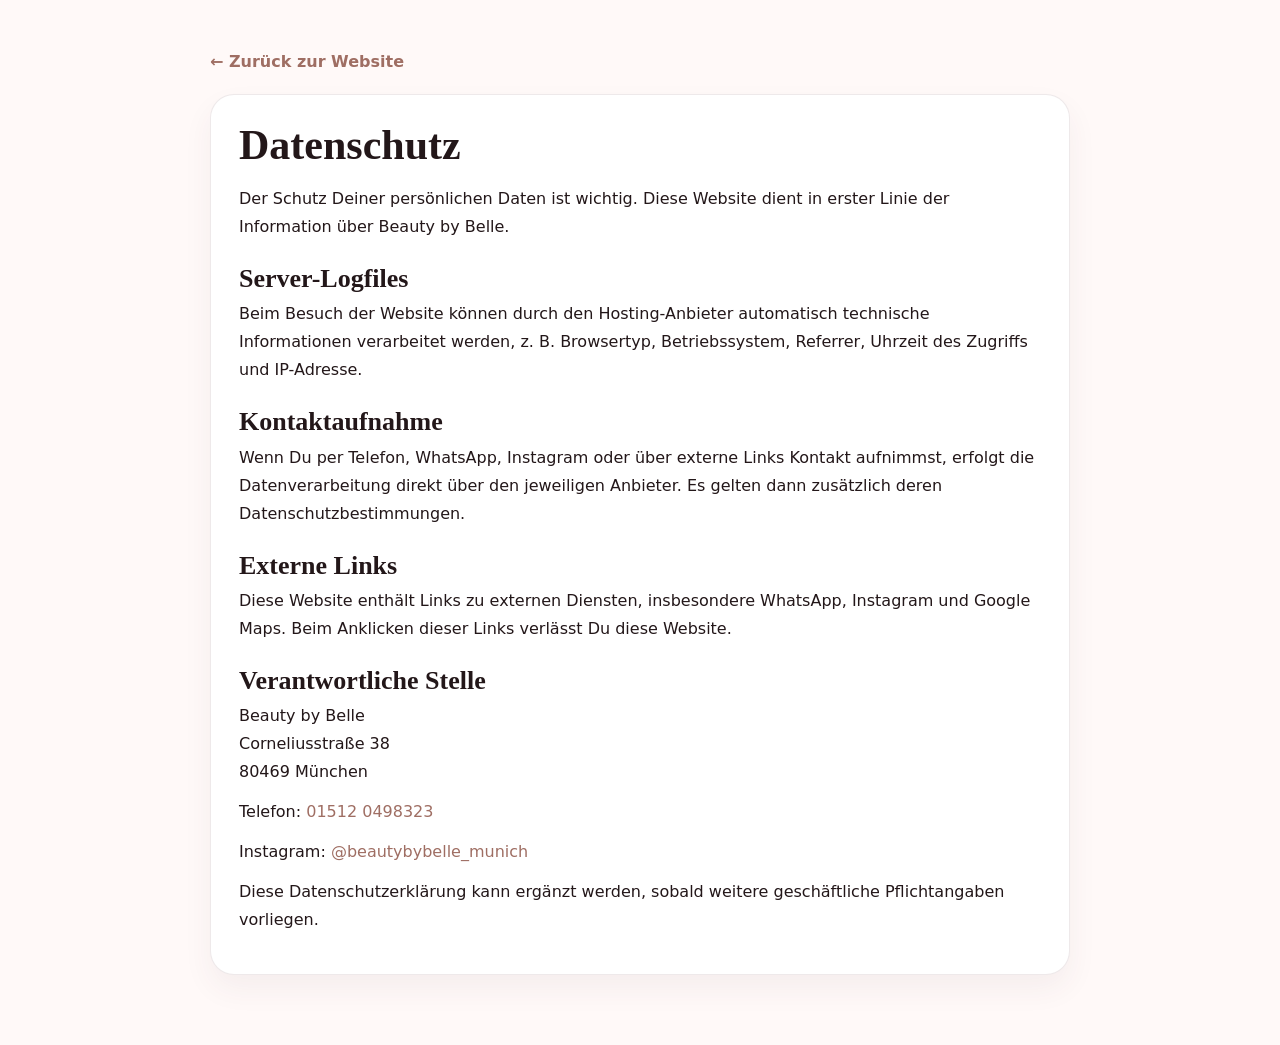
==== commit acd03cd2: "Add files via upload" ====
--- a/datenschutz.html
+++ b/datenschutz.html
@@ -1 +1,37 @@
-<!doctype html><html lang="de"><head><meta charset="utf-8"><meta name="viewport" content="width=device-width,initial-scale=1"><meta name="theme-color" content="#fffaf7"><title>Datenschutz | Beauty by Belle</title><link rel="icon" href="logo-bbb.jpg" type="image/jpeg"><link rel="stylesheet" href="styles.css?v=2.0.0"><style>.legal{max-width:860px;margin:auto;padding:70px 24px 140px}.legal-logo{width:74px;height:74px;object-fit:cover;border-radius:50%;margin-bottom:25px}.legal h1{font:400 58px/1 Georgia,serif}.legal h2{font:500 25px Georgia,serif;margin-top:40px}.legal p,.legal li{color:#5f5552}.legal a{text-decoration:underline}.back{display:inline-block;margin-bottom:28px;font-weight:800;text-decoration:none!important}</style></head><body><div class="legal"><a class="back" href="index.html">← Zurück zur Startseite</a><img class="legal-logo" src="logo-bbb.jpg" alt="Beauty by Belle Logo"><p class="eyebrow">Rechtliches</p><h1>Datenschutz</h1><h2>1. Verantwortliche Stelle</h2><p>Beauty by Belle<br>Inhaberin: Annabelle Lukas<br>Corneliusstraße 38, 80469 München<br>Telefon: +49 1512 0498323</p><h2>2. Hosting</h2><p>Diese Website ist für GitHub Pages vorbereitet. Beim Aufruf können technisch erforderliche Serverdaten wie IP-Adresse, Browserinformationen und Zeitpunkt des Zugriffs durch den Hosting-Anbieter verarbeitet werden. Es gelten zusätzlich die Datenschutzinformationen von GitHub.</p><h2>3. Cookies und Tracking</h2><p>Die Website setzt selbst keine Analyse-, Marketing- oder Tracking-Cookies ein und bindet keine externen Analyse-Skripte ein.</p><h2>4. Bilder</h2><p>Die auf dieser Website gezeigten Bilder werden direkt mit der Website ausgeliefert. Beim Laden der Galerie werden dadurch keine zusätzlichen Bildserver von Instagram oder anderen sozialen Netzwerken kontaktiert.</p><h2>5. Externe Links</h2><p>Die Website enthält Links zu Instagram, WhatsApp und Google Maps. Erst wenn Du einen solchen Link anklickst, wird die jeweilige externe Plattform aufgerufen. Ab diesem Zeitpunkt gelten die Datenschutzbestimmungen des jeweiligen Anbieters.</p><h2>6. Kontaktaufnahme</h2><p>Wenn Du über Telefon oder WhatsApp Kontakt aufnimmst, werden die von Dir mitgeteilten Daten zur Bearbeitung Deiner Anfrage verarbeitet. Je nach Inhalt erfolgt dies insbesondere zur Durchführung vorvertraglicher Maßnahmen bzw. zur Bearbeitung Deiner Anfrage.</p><h2>7. Deine Rechte</h2><p>Du hast im Rahmen der gesetzlichen Voraussetzungen insbesondere Rechte auf Auskunft, Berichtigung, Löschung, Einschränkung der Verarbeitung, Datenübertragbarkeit und Widerspruch sowie ein Beschwerderecht bei einer Datenschutzaufsichtsbehörde.</p><h2>8. Stand</h2><p>Stand: September 2026.</p><p><small>Diese Vorlage ersetzt keine individuelle Rechtsberatung. Vor dem endgültigen Livegang sollten die tatsächlich eingesetzten Dienste und Pflichtangaben geprüft werden.</small></p></div></body></html>
+<!doctype html>
+<html lang="de">
+<head>
+  <meta charset="utf-8">
+  <meta name="viewport" content="width=device-width, initial-scale=1, viewport-fit=cover">
+  <meta name="theme-color" content="#fff8f7">
+  <title>Datenschutz | Beauty by Belle</title>
+  <style>
+    body{margin:0;font-family:Inter,system-ui,sans-serif;background:#fff9f8;color:#231719;line-height:1.75}
+    main{max-width:860px;margin:auto;padding:48px 20px 70px}
+    a{color:#9f6e63;text-decoration:none}a:hover{text-decoration:underline}
+    .card{background:#fff;border:1px solid rgba(136,102,110,.14);border-radius:24px;padding:28px;box-shadow:0 14px 30px rgba(90,58,65,.06)}
+    h1,h2{font-family:Georgia,serif;line-height:1.05}h1{font-size:42px;margin:0 0 18px}h2{margin:24px 0 8px;font-size:26px}
+    p{margin:0 0 12px}.back{display:inline-flex;margin-bottom:18px;font-weight:700}
+  </style>
+</head>
+<body>
+  <main>
+    <a class="back" href="index.html">← Zurück zur Website</a>
+    <div class="card">
+      <h1>Datenschutz</h1>
+      <p>Der Schutz Deiner persönlichen Daten ist wichtig. Diese Website dient in erster Linie der Information über Beauty by Belle.</p>
+      <h2>Server-Logfiles</h2>
+      <p>Beim Besuch der Website können durch den Hosting-Anbieter automatisch technische Informationen verarbeitet werden, z. B. Browsertyp, Betriebssystem, Referrer, Uhrzeit des Zugriffs und IP-Adresse.</p>
+      <h2>Kontaktaufnahme</h2>
+      <p>Wenn Du per Telefon, WhatsApp, Instagram oder über externe Links Kontakt aufnimmst, erfolgt die Datenverarbeitung direkt über den jeweiligen Anbieter. Es gelten dann zusätzlich deren Datenschutzbestimmungen.</p>
+      <h2>Externe Links</h2>
+      <p>Diese Website enthält Links zu externen Diensten, insbesondere WhatsApp, Instagram und Google Maps. Beim Anklicken dieser Links verlässt Du diese Website.</p>
+      <h2>Verantwortliche Stelle</h2>
+      <p>Beauty by Belle<br>Corneliusstraße 38<br>80469 München</p>
+      <p>Telefon: <a href="tel:+4915120498323">01512 0498323</a></p>
+      <p>Instagram: <a href="https://www.instagram.com/beautybybelle_munich/" target="_blank" rel="noopener">@beautybybelle_munich</a></p>
+      <p>Diese Datenschutzerklärung kann ergänzt werden, sobald weitere geschäftliche Pflichtangaben vorliegen.</p>
+    </div>
+  </main>
+</body>
+</html>
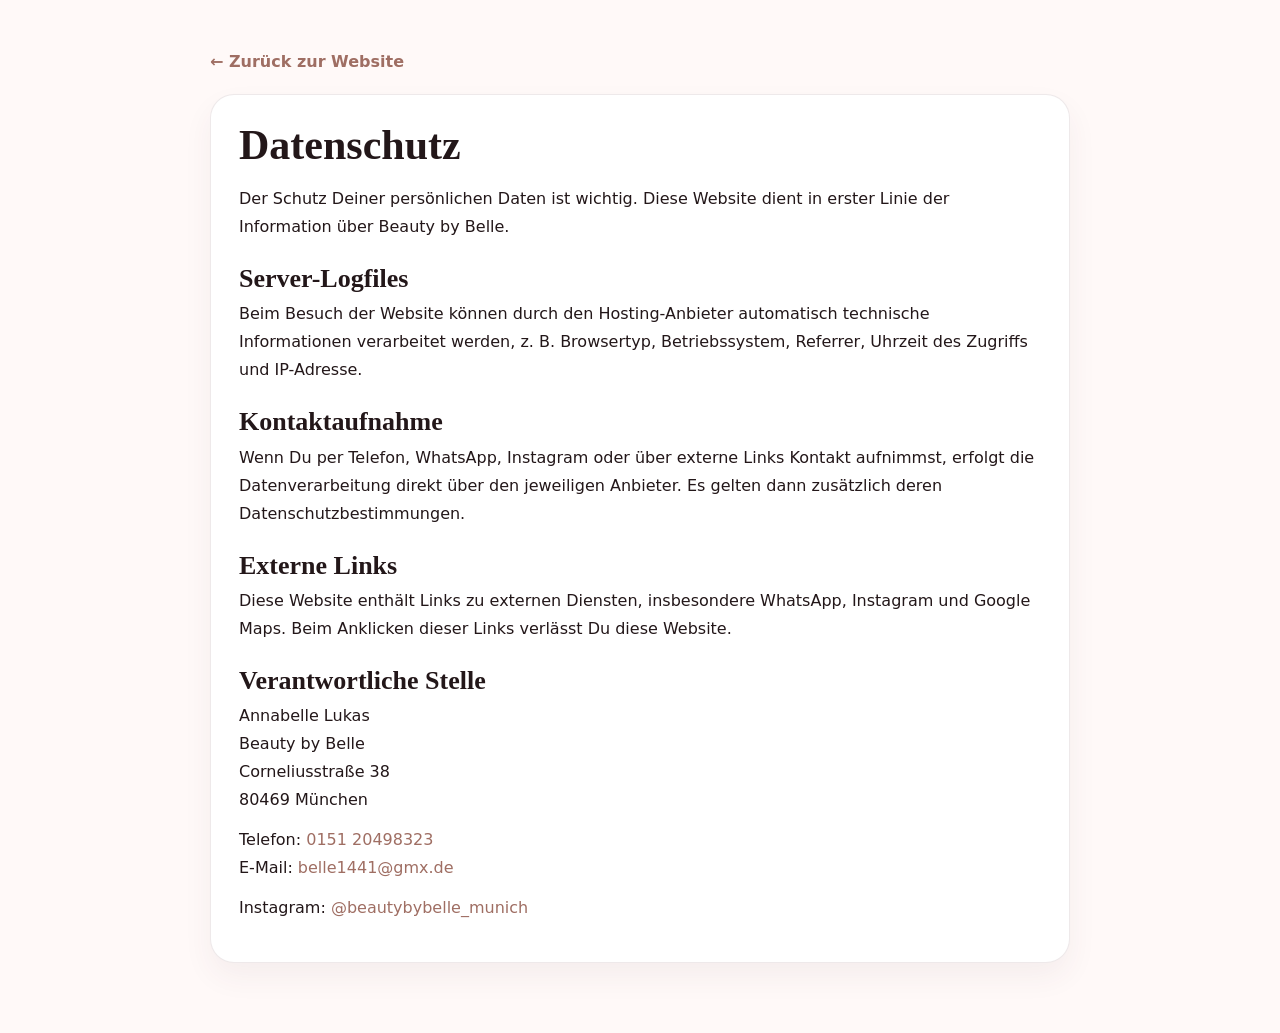
==== commit 1a1e8daa: "Add files via upload" ====
--- a/datenschutz.html
+++ b/datenschutz.html
@@ -27,10 +27,9 @@
       <h2>Externe Links</h2>
       <p>Diese Website enthält Links zu externen Diensten, insbesondere WhatsApp, Instagram und Google Maps. Beim Anklicken dieser Links verlässt Du diese Website.</p>
       <h2>Verantwortliche Stelle</h2>
-      <p>Beauty by Belle<br>Corneliusstraße 38<br>80469 München</p>
-      <p>Telefon: <a href="tel:+4915120498323">01512 0498323</a></p>
+      <p>Annabelle Lukas<br>Beauty by Belle<br>Corneliusstraße 38<br>80469 München</p>
+      <p>Telefon: <a href="tel:+4915120498323">0151 20498323</a><br>E-Mail: <a href="mailto:belle1441@gmx.de">belle1441@gmx.de</a></p>
       <p>Instagram: <a href="https://www.instagram.com/beautybybelle_munich/" target="_blank" rel="noopener">@beautybybelle_munich</a></p>
-      <p>Diese Datenschutzerklärung kann ergänzt werden, sobald weitere geschäftliche Pflichtangaben vorliegen.</p>
     </div>
   </main>
 </body>
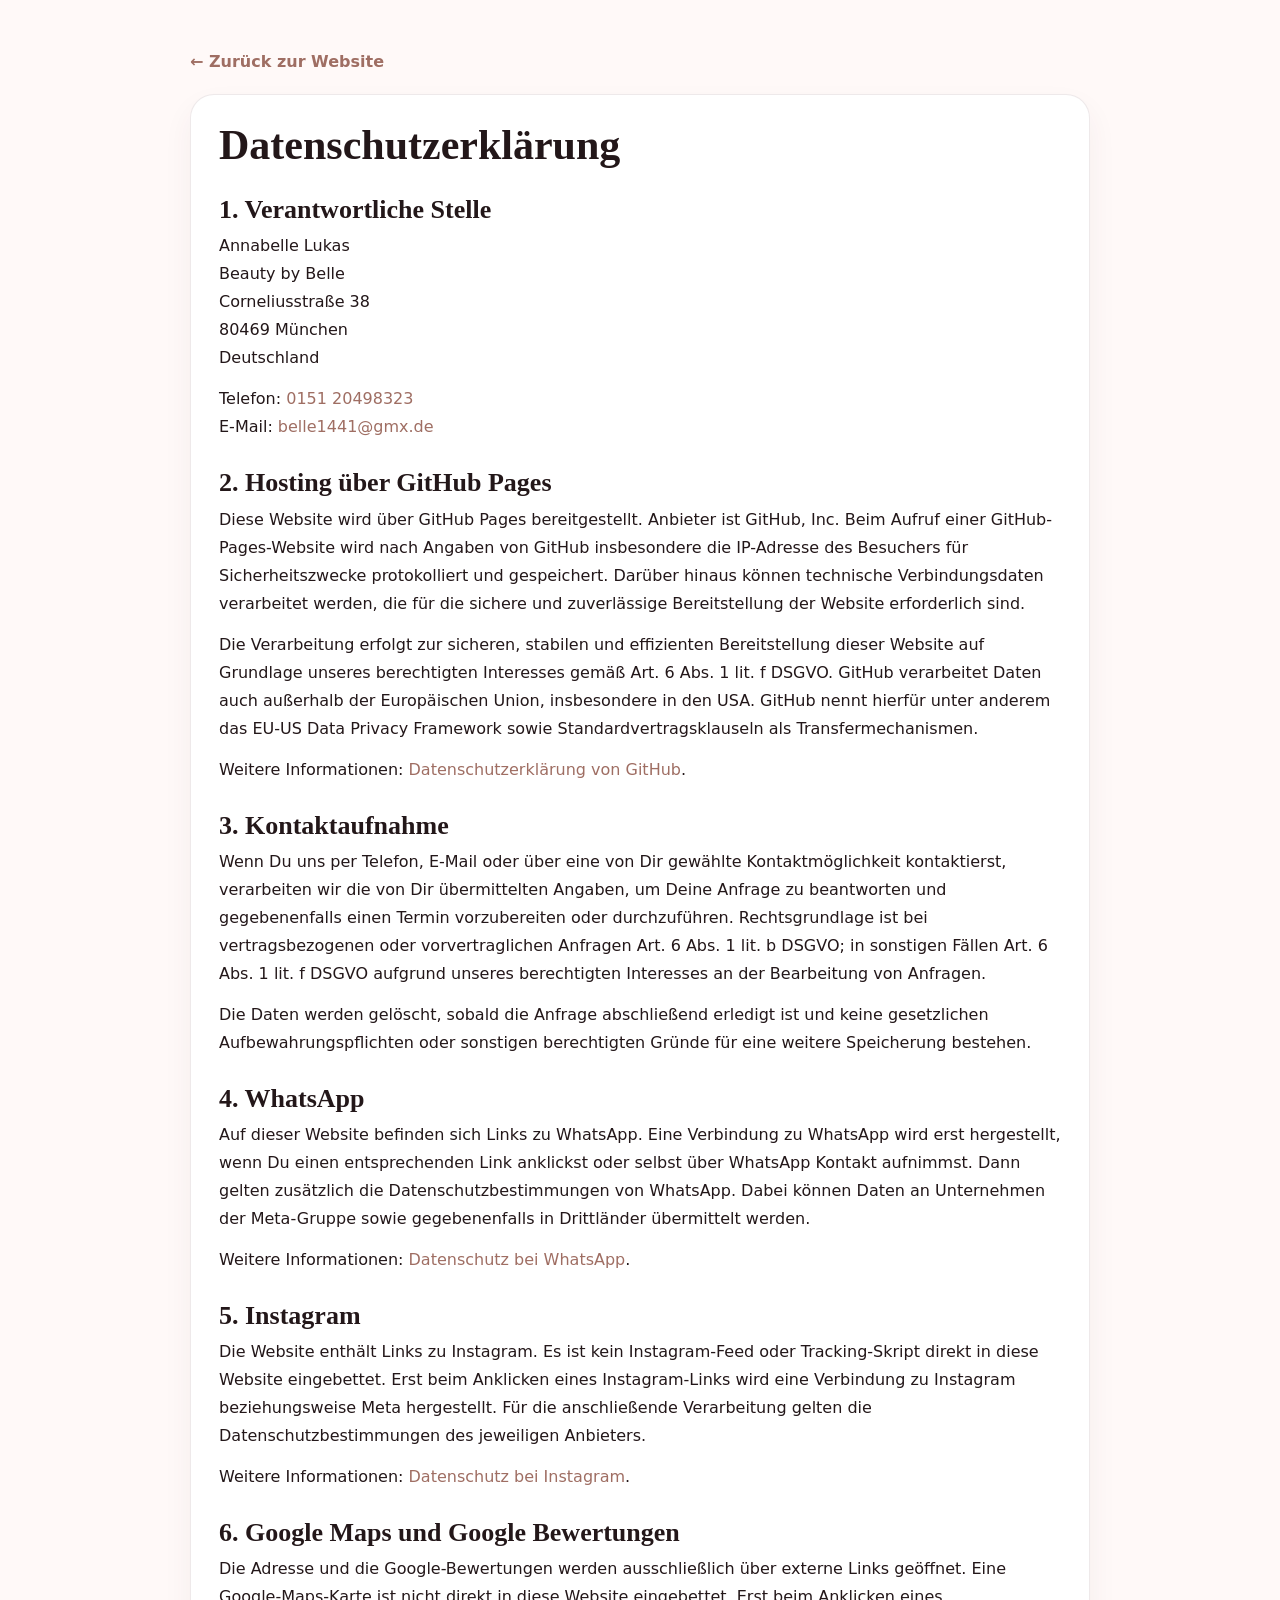
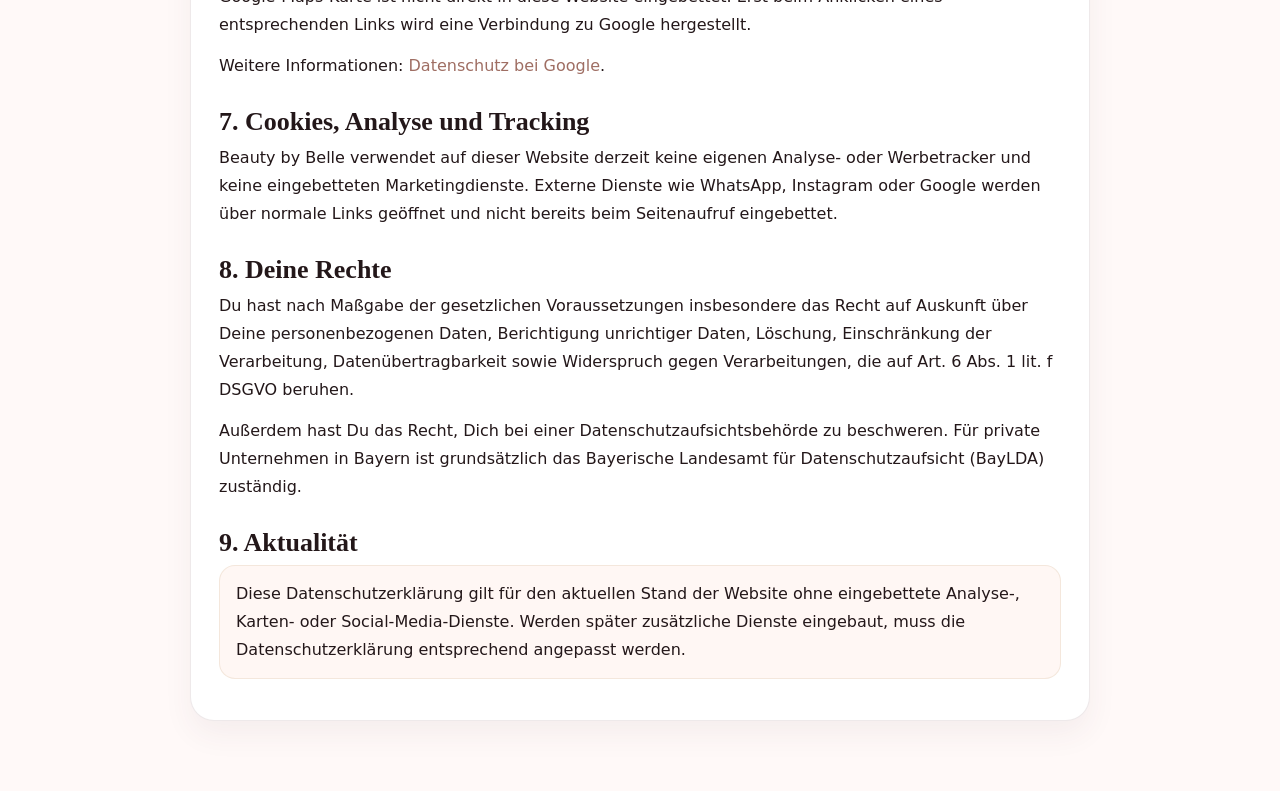
==== commit 60c5890b: "Add files via upload" ====
--- a/datenschutz.html
+++ b/datenschutz.html
@@ -4,32 +4,57 @@
   <meta charset="utf-8">
   <meta name="viewport" content="width=device-width, initial-scale=1, viewport-fit=cover">
   <meta name="theme-color" content="#fff8f7">
+  <meta name="robots" content="index,follow">
   <title>Datenschutz | Beauty by Belle</title>
   <style>
-    body{margin:0;font-family:Inter,system-ui,sans-serif;background:#fff9f8;color:#231719;line-height:1.75}
-    main{max-width:860px;margin:auto;padding:48px 20px 70px}
-    a{color:#9f6e63;text-decoration:none}a:hover{text-decoration:underline}
+    body{margin:0;font-family:Inter,system-ui,-apple-system,BlinkMacSystemFont,"Segoe UI",sans-serif;background:#fff9f8;color:#231719;line-height:1.75}
+    main{max-width:900px;margin:auto;padding:48px 20px 70px}
+    a{color:#9f6e63;text-decoration:none}a:hover{text-decoration:underline}a:focus-visible{outline:3px solid rgba(179,137,75,.58);outline-offset:4px;border-radius:8px}
     .card{background:#fff;border:1px solid rgba(136,102,110,.14);border-radius:24px;padding:28px;box-shadow:0 14px 30px rgba(90,58,65,.06)}
-    h1,h2{font-family:Georgia,serif;line-height:1.05}h1{font-size:42px;margin:0 0 18px}h2{margin:24px 0 8px;font-size:26px}
-    p{margin:0 0 12px}.back{display:inline-flex;margin-bottom:18px;font-weight:700}
+    h1,h2{font-family:Georgia,serif;line-height:1.08}h1{font-size:42px;margin:0 0 18px}h2{margin:28px 0 8px;font-size:26px}
+    p{margin:0 0 13px}.back{display:inline-flex;margin-bottom:18px;font-weight:700}.note{padding:14px 16px;border-radius:16px;background:#fff7f4;border:1px solid rgba(179,137,75,.14)}
   </style>
 </head>
 <body>
   <main>
     <a class="back" href="index.html">← Zurück zur Website</a>
     <div class="card">
-      <h1>Datenschutz</h1>
-      <p>Der Schutz Deiner persönlichen Daten ist wichtig. Diese Website dient in erster Linie der Information über Beauty by Belle.</p>
-      <h2>Server-Logfiles</h2>
-      <p>Beim Besuch der Website können durch den Hosting-Anbieter automatisch technische Informationen verarbeitet werden, z. B. Browsertyp, Betriebssystem, Referrer, Uhrzeit des Zugriffs und IP-Adresse.</p>
-      <h2>Kontaktaufnahme</h2>
-      <p>Wenn Du per Telefon, WhatsApp, Instagram oder über externe Links Kontakt aufnimmst, erfolgt die Datenverarbeitung direkt über den jeweiligen Anbieter. Es gelten dann zusätzlich deren Datenschutzbestimmungen.</p>
-      <h2>Externe Links</h2>
-      <p>Diese Website enthält Links zu externen Diensten, insbesondere WhatsApp, Instagram und Google Maps. Beim Anklicken dieser Links verlässt Du diese Website.</p>
-      <h2>Verantwortliche Stelle</h2>
-      <p>Annabelle Lukas<br>Beauty by Belle<br>Corneliusstraße 38<br>80469 München</p>
+      <h1>Datenschutzerklärung</h1>
+
+      <h2>1. Verantwortliche Stelle</h2>
+      <p>Annabelle Lukas<br>Beauty by Belle<br>Corneliusstraße 38<br>80469 München<br>Deutschland</p>
       <p>Telefon: <a href="tel:+4915120498323">0151 20498323</a><br>E-Mail: <a href="mailto:belle1441@gmx.de">belle1441@gmx.de</a></p>
-      <p>Instagram: <a href="https://www.instagram.com/beautybybelle_munich/" target="_blank" rel="noopener">@beautybybelle_munich</a></p>
+
+      <h2>2. Hosting über GitHub Pages</h2>
+      <p>Diese Website wird über GitHub Pages bereitgestellt. Anbieter ist GitHub, Inc. Beim Aufruf einer GitHub-Pages-Website wird nach Angaben von GitHub insbesondere die IP-Adresse des Besuchers für Sicherheitszwecke protokolliert und gespeichert. Darüber hinaus können technische Verbindungsdaten verarbeitet werden, die für die sichere und zuverlässige Bereitstellung der Website erforderlich sind.</p>
+      <p>Die Verarbeitung erfolgt zur sicheren, stabilen und effizienten Bereitstellung dieser Website auf Grundlage unseres berechtigten Interesses gemäß Art. 6 Abs. 1 lit. f DSGVO. GitHub verarbeitet Daten auch außerhalb der Europäischen Union, insbesondere in den USA. GitHub nennt hierfür unter anderem das EU-US Data Privacy Framework sowie Standardvertragsklauseln als Transfermechanismen.</p>
+      <p>Weitere Informationen: <a href="https://docs.github.com/de/site-policy/privacy-policies/github-general-privacy-statement" target="_blank" rel="noopener">Datenschutzerklärung von GitHub</a>.</p>
+
+      <h2>3. Kontaktaufnahme</h2>
+      <p>Wenn Du uns per Telefon, E-Mail oder über eine von Dir gewählte Kontaktmöglichkeit kontaktierst, verarbeiten wir die von Dir übermittelten Angaben, um Deine Anfrage zu beantworten und gegebenenfalls einen Termin vorzubereiten oder durchzuführen. Rechtsgrundlage ist bei vertragsbezogenen oder vorvertraglichen Anfragen Art. 6 Abs. 1 lit. b DSGVO; in sonstigen Fällen Art. 6 Abs. 1 lit. f DSGVO aufgrund unseres berechtigten Interesses an der Bearbeitung von Anfragen.</p>
+      <p>Die Daten werden gelöscht, sobald die Anfrage abschließend erledigt ist und keine gesetzlichen Aufbewahrungspflichten oder sonstigen berechtigten Gründe für eine weitere Speicherung bestehen.</p>
+
+      <h2>4. WhatsApp</h2>
+      <p>Auf dieser Website befinden sich Links zu WhatsApp. Eine Verbindung zu WhatsApp wird erst hergestellt, wenn Du einen entsprechenden Link anklickst oder selbst über WhatsApp Kontakt aufnimmst. Dann gelten zusätzlich die Datenschutzbestimmungen von WhatsApp. Dabei können Daten an Unternehmen der Meta-Gruppe sowie gegebenenfalls in Drittländer übermittelt werden.</p>
+      <p>Weitere Informationen: <a href="https://www.whatsapp.com/legal/privacy-policy-eea" target="_blank" rel="noopener">Datenschutz bei WhatsApp</a>.</p>
+
+      <h2>5. Instagram</h2>
+      <p>Die Website enthält Links zu Instagram. Es ist kein Instagram-Feed oder Tracking-Skript direkt in diese Website eingebettet. Erst beim Anklicken eines Instagram-Links wird eine Verbindung zu Instagram beziehungsweise Meta hergestellt. Für die anschließende Verarbeitung gelten die Datenschutzbestimmungen des jeweiligen Anbieters.</p>
+      <p>Weitere Informationen: <a href="https://privacycenter.instagram.com/policy/" target="_blank" rel="noopener">Datenschutz bei Instagram</a>.</p>
+
+      <h2>6. Google Maps und Google Bewertungen</h2>
+      <p>Die Adresse und die Google-Bewertungen werden ausschließlich über externe Links geöffnet. Eine Google-Maps-Karte ist nicht direkt in diese Website eingebettet. Erst beim Anklicken eines entsprechenden Links wird eine Verbindung zu Google hergestellt.</p>
+      <p>Weitere Informationen: <a href="https://policies.google.com/privacy" target="_blank" rel="noopener">Datenschutz bei Google</a>.</p>
+
+      <h2>7. Cookies, Analyse und Tracking</h2>
+      <p>Beauty by Belle verwendet auf dieser Website derzeit keine eigenen Analyse- oder Werbetracker und keine eingebetteten Marketingdienste. Externe Dienste wie WhatsApp, Instagram oder Google werden über normale Links geöffnet und nicht bereits beim Seitenaufruf eingebettet.</p>
+
+      <h2>8. Deine Rechte</h2>
+      <p>Du hast nach Maßgabe der gesetzlichen Voraussetzungen insbesondere das Recht auf Auskunft über Deine personenbezogenen Daten, Berichtigung unrichtiger Daten, Löschung, Einschränkung der Verarbeitung, Datenübertragbarkeit sowie Widerspruch gegen Verarbeitungen, die auf Art. 6 Abs. 1 lit. f DSGVO beruhen.</p>
+      <p>Außerdem hast Du das Recht, Dich bei einer Datenschutzaufsichtsbehörde zu beschweren. Für private Unternehmen in Bayern ist grundsätzlich das Bayerische Landesamt für Datenschutzaufsicht (BayLDA) zuständig.</p>
+
+      <h2>9. Aktualität</h2>
+      <p class="note">Diese Datenschutzerklärung gilt für den aktuellen Stand der Website ohne eingebettete Analyse-, Karten- oder Social-Media-Dienste. Werden später zusätzliche Dienste eingebaut, muss die Datenschutzerklärung entsprechend angepasst werden.</p>
     </div>
   </main>
 </body>
